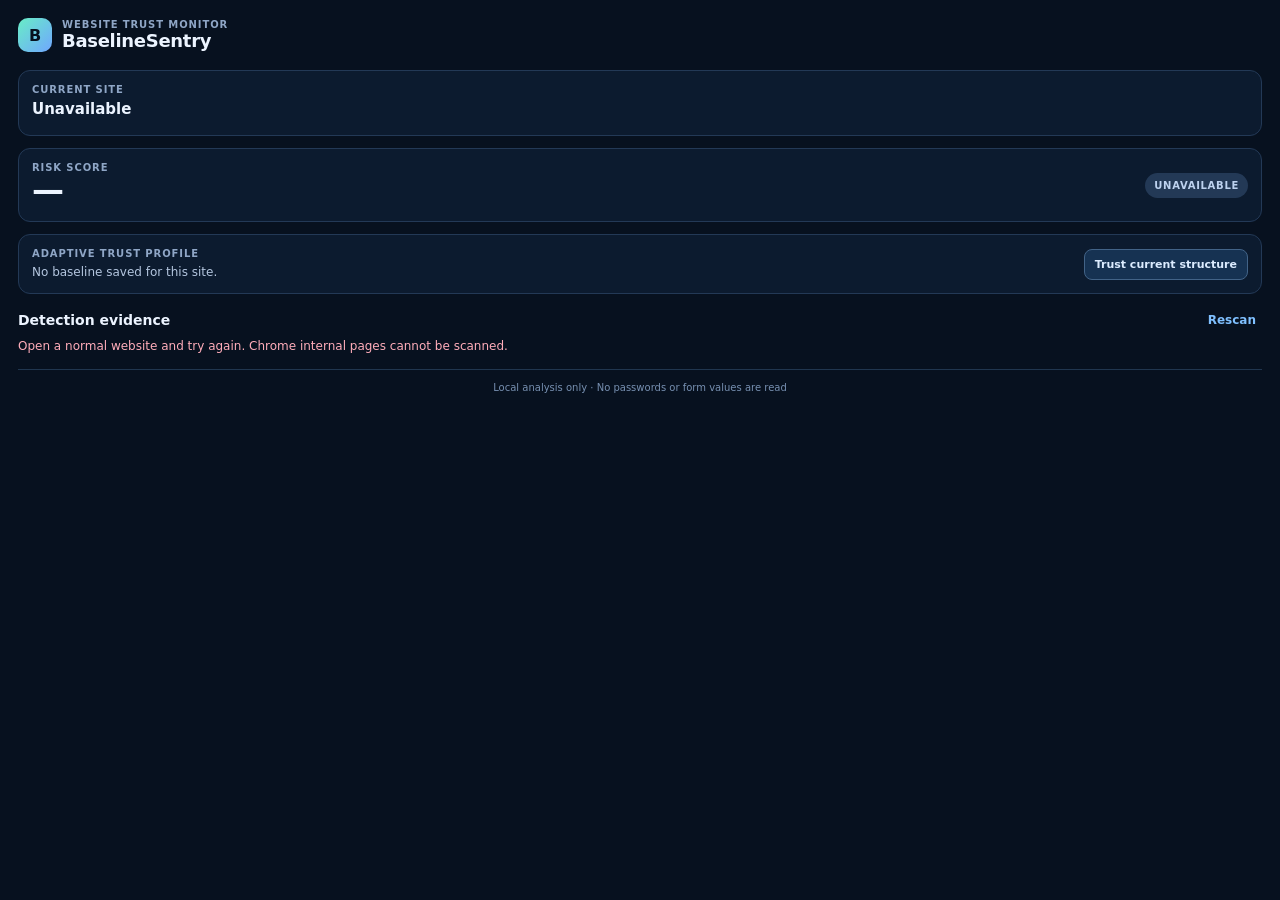
==== extension/popup.html @ b166f2c9 "feat: initialise BaselineSentry website trust monitor" ====
<!doctype html>
<html lang="en">
  <head>
    <meta charset="utf-8" />
    <meta name="viewport" content="width=device-width, initial-scale=1" />
    <title>BaselineSentry</title>
    <link rel="stylesheet" href="popup.css" />
  </head>
  <body>
    <main class="panel">
      <header>
        <div class="brand-mark">B</div>
        <div>
          <p class="eyebrow">WEBSITE TRUST MONITOR</p>
          <h1>BaselineSentry</h1>
        </div>
      </header>

      <section class="target-card">
        <p class="label">CURRENT SITE</p>
        <p id="site-host" class="host">Scanning…</p>
        <p id="site-url" class="url"></p>
      </section>

      <section class="risk-card">
        <div>
          <p class="label">RISK SCORE</p>
          <p id="score" class="score">—</p>
        </div>
        <div id="risk-badge" class="risk-badge">ANALYSING</div>
      </section>

      <section class="baseline-card">
        <div>
          <p class="label">ADAPTIVE TRUST PROFILE</p>
          <p id="baseline-status" class="baseline-status">No baseline saved for this site.</p>
        </div>
        <button id="trust-button" class="secondary" type="button">Trust current structure</button>
      </section>

      <section>
        <div class="section-heading">
          <h2>Detection evidence</h2>
          <button id="refresh-button" class="text-button" type="button">Rescan</button>
        </div>
        <ol id="timeline" class="timeline"></ol>
      </section>

      <p id="error" class="error" role="alert"></p>
      <footer>Local analysis only · No passwords or form values are read</footer>
    </main>
    <script src="popup.js"></script>
  </body>
</html>
---- extension/popup.css ----
:root {
  color-scheme: dark;
  font-family: Inter, ui-sans-serif, system-ui, -apple-system, BlinkMacSystemFont, "Segoe UI", sans-serif;
  background: #07111f;
  color: #ecf4ff;
}

* { box-sizing: border-box; }

body { margin: 0; min-width: 380px; }

.panel { padding: 18px; }

header { display: flex; align-items: center; gap: 10px; margin-bottom: 18px; }

.brand-mark {
  display: grid; place-items: center; width: 34px; height: 34px; border-radius: 10px;
  font-weight: 800; color: #07111f; background: linear-gradient(135deg, #68edc6, #70a7ff);
}

h1, h2, p { margin: 0; }
h1 { font-size: 18px; letter-spacing: -0.3px; }
h2 { font-size: 14px; }
.eyebrow, .label { color: #8fa6c6; font-size: 10px; font-weight: 700; letter-spacing: 0.09em; }
.target-card, .risk-card, .baseline-card {
  border: 1px solid #233956; background: #0c1b2f; border-radius: 12px; padding: 13px; margin-bottom: 12px;
}
.host { overflow: hidden; margin-top: 5px; font-weight: 700; font-size: 15px; text-overflow: ellipsis; white-space: nowrap; }
.url { overflow: hidden; color: #9eb2ce; font-size: 11px; margin-top: 4px; text-overflow: ellipsis; white-space: nowrap; }
.risk-card, .baseline-card { display: flex; justify-content: space-between; align-items: center; gap: 12px; }
.score { font-size: 32px; line-height: 1.1; font-weight: 800; }
.risk-badge { border-radius: 999px; padding: 7px 9px; background: #233956; color: #bdd2ef; font-size: 10px; font-weight: 800; letter-spacing: 0.07em; }
.risk-badge.low { background: #103f39; color: #82f0d2; }
.risk-badge.caution { background: #4b3d14; color: #ffd367; }
.risk-badge.high { background: #542d20; color: #ffad7c; }
.risk-badge.critical { background: #592334; color: #ff9bb1; }
.baseline-status { max-width: 200px; color: #b4c6df; font-size: 12px; line-height: 1.35; margin-top: 5px; }
button { border: 0; cursor: pointer; font: inherit; }
.secondary { border: 1px solid #426387; border-radius: 8px; padding: 8px 10px; background: #163252; color: #dcecff; font-size: 11px; font-weight: 700; }
.secondary:hover { background: #20466f; }
.section-heading { display: flex; justify-content: space-between; align-items: center; margin: 18px 0 9px; }
.text-button { background: transparent; color: #7fc0ff; font-size: 12px; font-weight: 700; }
.timeline { list-style: none; margin: 0; padding: 0; }
.timeline li { position: relative; border-left: 1px solid #27435e; padding: 0 0 13px 15px; color: #bacbe0; font-size: 12px; line-height: 1.35; }
.timeline li::before { content: ""; position: absolute; left: -4px; top: 4px; width: 7px; height: 7px; border-radius: 50%; background: #70a7ff; }
.timeline .finding { color: #ffe0a6; }
.event-title { display: block; color: #e8f2ff; font-weight: 700; margin-bottom: 2px; }
.error { color: #ffadba; font-size: 12px; line-height: 1.35; margin-top: 10px; }
footer { border-top: 1px solid #20364f; color: #7790b1; font-size: 10px; margin-top: 14px; padding-top: 12px; text-align: center; }
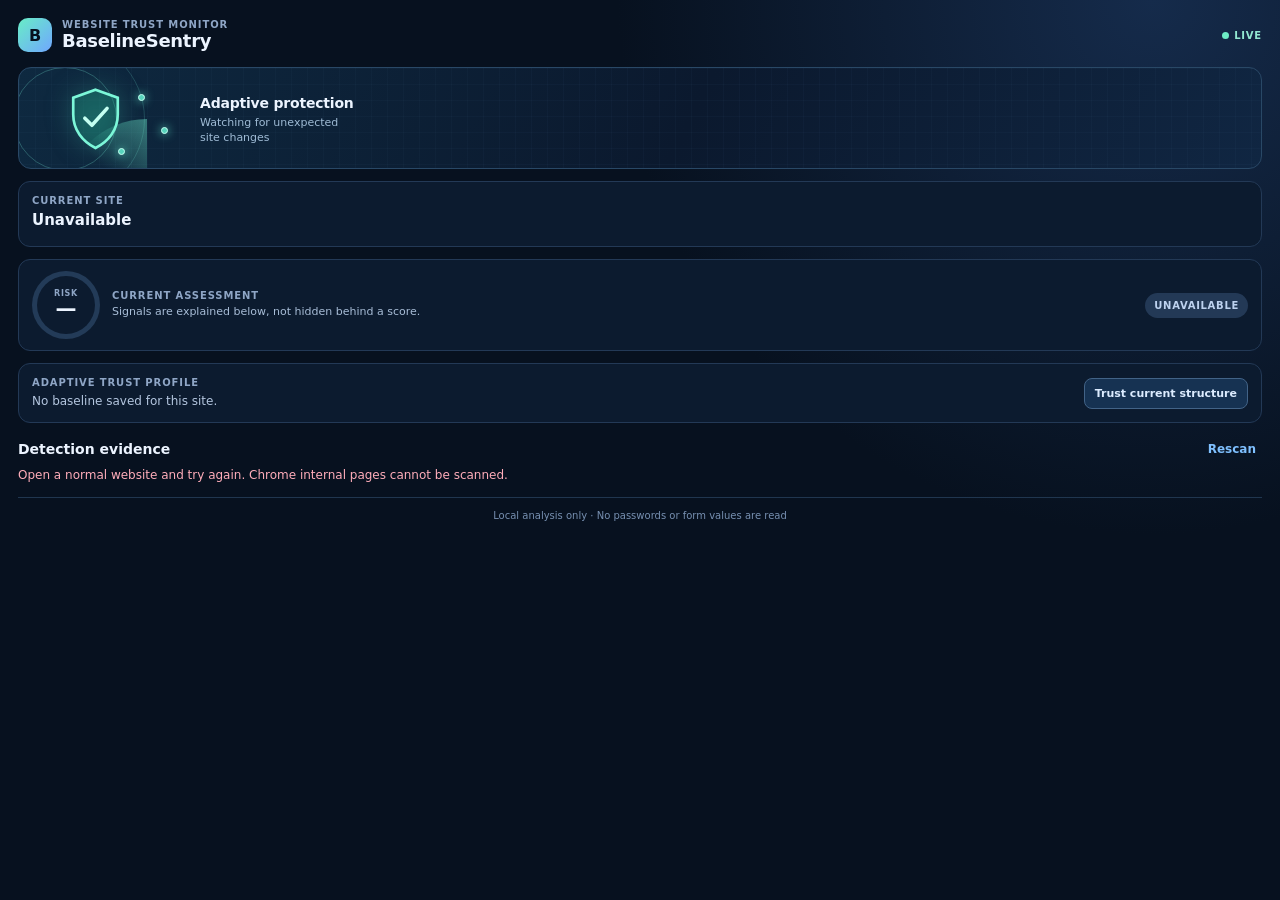
==== commit 4111aa8c: "feat: add trust monitor visuals and adaptive demo" ====
--- a/extension/popup.html
+++ b/extension/popup.html
@@ -14,7 +14,24 @@
           <p class="eyebrow">WEBSITE TRUST MONITOR</p>
           <h1>BaselineSentry</h1>
         </div>
+        <span class="live-indicator"><i></i> LIVE</span>
       </header>
+
+      <section class="sentinel-visual" aria-label="Adaptive trust visualisation">
+        <div class="radar radar-one"></div>
+        <div class="radar radar-two"></div>
+        <div class="radar-sweep"></div>
+        <div class="shield">
+          <svg viewBox="0 0 64 72" aria-hidden="true">
+            <path d="M32 3 57 12v19c0 17-10.2 30.3-25 37.5C17.2 61.3 7 48 7 31V12L32 3Z"></path>
+            <path class="shield-check" d="m20 35 8 8 17-19"></path>
+          </svg>
+        </div>
+        <div class="signal-node node-a"></div>
+        <div class="signal-node node-b"></div>
+        <div class="signal-node node-c"></div>
+        <p><strong>Adaptive protection</strong><span>Watching for unexpected site changes</span></p>
+      </section>
 
       <section class="target-card">
         <p class="label">CURRENT SITE</p>
@@ -23,9 +40,15 @@
       </section>
 
       <section class="risk-card">
-        <div>
-          <p class="label">RISK SCORE</p>
-          <p id="score" class="score">—</p>
+        <div id="score-orbit" class="score-orbit">
+          <div class="score-core">
+            <p class="label">RISK</p>
+            <p id="score" class="score">—</p>
+          </div>
+        </div>
+        <div class="risk-summary">
+          <p class="label">CURRENT ASSESSMENT</p>
+          <p>Signals are explained below, not hidden behind a score.</p>
         </div>
         <div id="risk-badge" class="risk-badge">ANALYSING</div>
       </section>
@@ -52,4 +75,3 @@
     <script src="popup.js"></script>
   </body>
 </html>
-
--- a/extension/popup.css
+++ b/extension/popup.css
@@ -7,9 +7,12 @@
 
 * { box-sizing: border-box; }
 
-body { margin: 0; min-width: 380px; }
+body {
+  min-width: 380px; margin: 0;
+  background: radial-gradient(circle at 90% 0%, #152b4b 0, #07111f 42%);
+}
 
-.panel { padding: 18px; }
+.panel { position: relative; overflow: hidden; padding: 18px; }
 
 header { display: flex; align-items: center; gap: 10px; margin-bottom: 18px; }
 
@@ -22,13 +25,68 @@
 h1 { font-size: 18px; letter-spacing: -0.3px; }
 h2 { font-size: 14px; }
 .eyebrow, .label { color: #8fa6c6; font-size: 10px; font-weight: 700; letter-spacing: 0.09em; }
+.live-indicator {
+  display: inline-flex; align-items: center; gap: 5px; margin-left: auto; color: #92e8d1;
+  font-size: 10px; font-weight: 800; letter-spacing: .08em;
+}
+.live-indicator i {
+  width: 7px; height: 7px; border-radius: 50%; background: #6decc5;
+  box-shadow: 0 0 0 0 rgba(109, 236, 197, .7); animation: pulse 2s infinite;
+}
+.sentinel-visual {
+  position: relative; isolation: isolate; overflow: hidden; height: 102px; margin: -3px 0 12px;
+  border: 1px solid #294866; border-radius: 13px;
+  background: linear-gradient(115deg, #0e2940, #0b192e 54%, #102642);
+}
+.sentinel-visual::before {
+  content: ""; position: absolute; inset: 0; z-index: -2; opacity: .38;
+  background-image: linear-gradient(#6c9bbe1c 1px, transparent 1px), linear-gradient(90deg, #6c9bbe1c 1px, transparent 1px);
+  background-size: 16px 16px;
+}
+.radar { position: absolute; width: 160px; height: 160px; border: 1px solid #70dccb33; border-radius: 50%; left: -34px; top: -29px; }
+.radar-two { width: 104px; height: 104px; left: -6px; top: -1px; border-color: #70dccb4b; }
+.radar-sweep {
+  position: absolute; width: 82px; height: 82px; border-radius: 100% 0 0 0; left: 46px; top: 51px;
+  transform-origin: 0 0; background: linear-gradient(45deg, transparent 44%, #72f4d46b 100%);
+  animation: sweep 5s linear infinite;
+}
+.shield {
+  position: absolute; display: grid; place-items: center; width: 69px; height: 78px; left: 42px; top: 12px;
+  filter: drop-shadow(0 0 12px #4ae4c280);
+}
+.shield svg { width: 57px; overflow: visible; }
+.shield path:first-child { fill: #1a947b; fill-opacity: .32; stroke: #7cf7d8; stroke-width: 3; }
+.shield-check { fill: none; stroke: #c4fff1; stroke-linecap: round; stroke-linejoin: round; stroke-width: 4; }
+.signal-node { position: absolute; width: 7px; height: 7px; border: 1px solid #c4fff1; border-radius: 50%; background: #58d4bc; box-shadow: 0 0 10px #58d4bc; animation: node-pulse 2.7s ease-in-out infinite; }
+.node-a { left: 119px; top: 26px; }
+.node-b { left: 142px; top: 59px; animation-delay: .8s; }
+.node-c { left: 99px; top: 80px; animation-delay: 1.5s; }
+.sentinel-visual p { position: absolute; top: 27px; left: 181px; margin: 0; }
+.sentinel-visual strong { display: block; font-size: 14px; letter-spacing: -.2px; }
+.sentinel-visual span { display: block; max-width: 160px; margin-top: 5px; color: #9fbbd5; font-size: 11px; line-height: 1.35; }
 .target-card, .risk-card, .baseline-card {
   border: 1px solid #233956; background: #0c1b2f; border-radius: 12px; padding: 13px; margin-bottom: 12px;
 }
 .host { overflow: hidden; margin-top: 5px; font-weight: 700; font-size: 15px; text-overflow: ellipsis; white-space: nowrap; }
 .url { overflow: hidden; color: #9eb2ce; font-size: 11px; margin-top: 4px; text-overflow: ellipsis; white-space: nowrap; }
 .risk-card, .baseline-card { display: flex; justify-content: space-between; align-items: center; gap: 12px; }
+.risk-card { align-items: center; padding: 11px 13px; }
+.score-orbit {
+  --risk-angle: 0deg; --gauge-color: #70a7ff; position: relative; flex: 0 0 auto; display: grid; place-items: center;
+  width: 68px; height: 68px; border-radius: 50%; background: conic-gradient(var(--gauge-color) var(--risk-angle), #233b58 0);
+  transition: background .45s ease;
+}
+.score-orbit::after { content: ""; position: absolute; inset: 5px; border-radius: 50%; background: #0c1b2f; }
+.score-orbit.low { --gauge-color: #69e5c4; }
+.score-orbit.caution { --gauge-color: #ffd367; }
+.score-orbit.high { --gauge-color: #ff9b74; }
+.score-orbit.critical { --gauge-color: #ff819f; }
+.score-core { position: relative; z-index: 1; text-align: center; }
+.score-core .label { font-size: 8px; }
 .score { font-size: 32px; line-height: 1.1; font-weight: 800; }
+.score-core .score { font-size: 21px; }
+.risk-summary { flex: 1; }
+.risk-summary p:last-child { margin-top: 4px; color: #a8bdd7; font-size: 11px; line-height: 1.35; }
 .risk-badge { border-radius: 999px; padding: 7px 9px; background: #233956; color: #bdd2ef; font-size: 10px; font-weight: 800; letter-spacing: 0.07em; }
 .risk-badge.low { background: #103f39; color: #82f0d2; }
 .risk-badge.caution { background: #4b3d14; color: #ffd367; }
@@ -47,4 +105,6 @@
 .event-title { display: block; color: #e8f2ff; font-weight: 700; margin-bottom: 2px; }
 .error { color: #ffadba; font-size: 12px; line-height: 1.35; margin-top: 10px; }
 footer { border-top: 1px solid #20364f; color: #7790b1; font-size: 10px; margin-top: 14px; padding-top: 12px; text-align: center; }
-
+@keyframes sweep { to { transform: rotate(360deg); } }
+@keyframes pulse { 70% { box-shadow: 0 0 0 6px rgba(109, 236, 197, 0); } 100% { box-shadow: 0 0 0 0 rgba(109, 236, 197, 0); } }
+@keyframes node-pulse { 50% { transform: scale(1.5); opacity: .4; } }
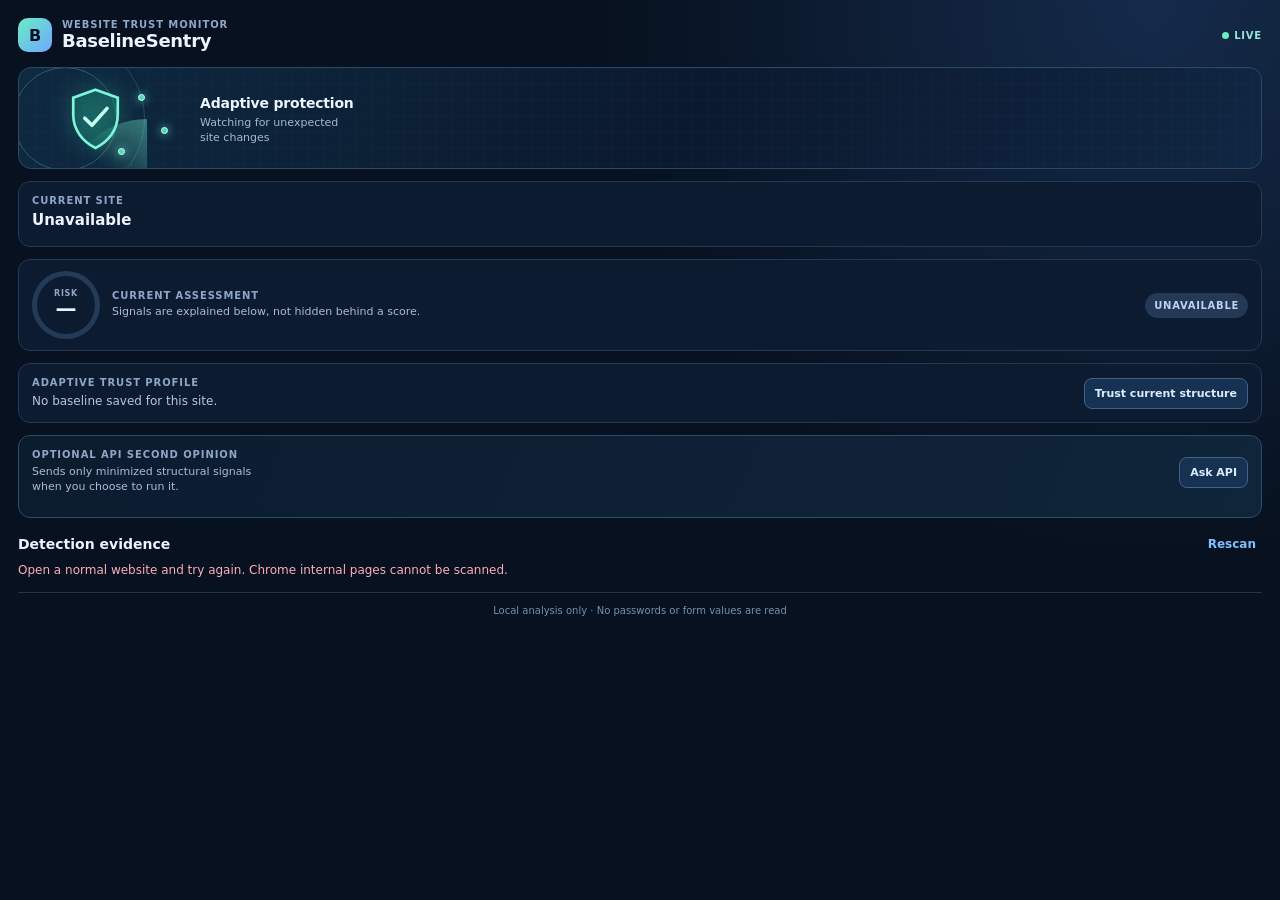
==== commit c8075a5d: "feat: add optional API second opinion" ====
--- a/extension/popup.html
+++ b/extension/popup.html
@@ -61,6 +61,15 @@
         <button id="trust-button" class="secondary" type="button">Trust current structure</button>
       </section>
 
+      <section class="api-card">
+        <div>
+          <p class="label">OPTIONAL API SECOND OPINION</p>
+          <p class="api-status">Sends only minimized structural signals when you choose to run it.</p>
+        </div>
+        <button id="api-button" class="secondary api-button" type="button">Ask API</button>
+        <p id="api-result" class="api-result" aria-live="polite"></p>
+      </section>
+
       <section>
         <div class="section-heading">
           <h2>Detection evidence</h2>
--- a/extension/popup.css
+++ b/extension/popup.css
@@ -93,6 +93,14 @@
 .risk-badge.high { background: #542d20; color: #ffad7c; }
 .risk-badge.critical { background: #592334; color: #ff9bb1; }
 .baseline-status { max-width: 200px; color: #b4c6df; font-size: 12px; line-height: 1.35; margin-top: 5px; }
+.api-card {
+  display: grid; grid-template-columns: 1fr auto; gap: 8px 12px; margin-bottom: 12px; padding: 13px;
+  border: 1px solid #2c4f68; border-radius: 12px; background: linear-gradient(110deg, #0b1c2f, #10243a);
+}
+.api-status { max-width: 240px; margin-top: 5px; color: #a8bed6; font-size: 11px; line-height: 1.35; }
+.api-button { align-self: center; }
+.api-result { grid-column: 1 / -1; margin: 1px 0 0; color: #87dcca; font-size: 11px; line-height: 1.4; }
+.api-result.error { color: #ffb0b9; }
 button { border: 0; cursor: pointer; font: inherit; }
 .secondary { border: 1px solid #426387; border-radius: 8px; padding: 8px 10px; background: #163252; color: #dcecff; font-size: 11px; font-weight: 700; }
 .secondary:hover { background: #20466f; }
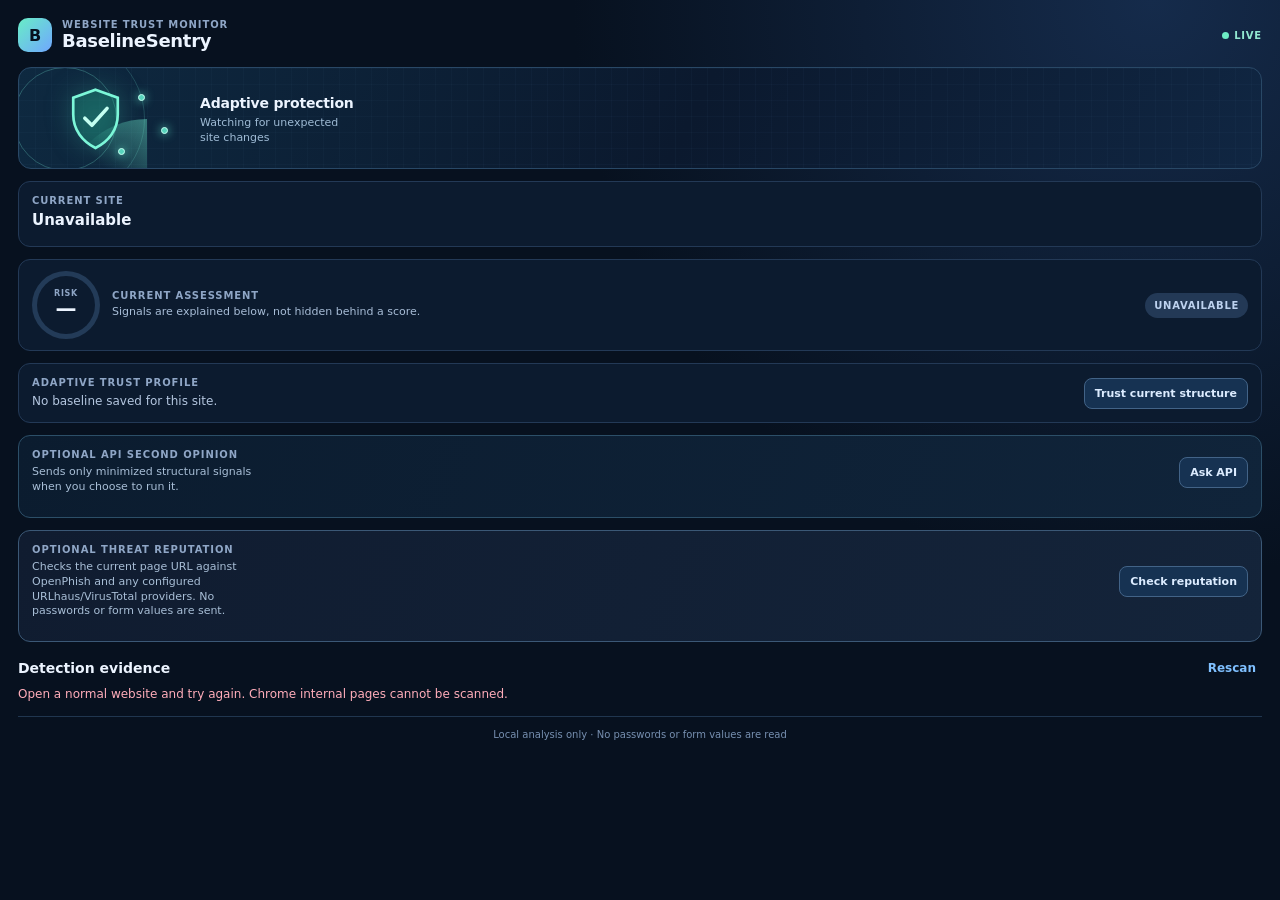
==== commit 2cd10f94: "fix: distinguish reputation caution from confirmed blacklist" ====
--- a/extension/popup.html
+++ b/extension/popup.html
@@ -70,6 +70,15 @@
         <p id="api-result" class="api-result" aria-live="polite"></p>
       </section>
 
+      <section class="api-card reputation-card">
+        <div>
+          <p class="label">OPTIONAL THREAT REPUTATION</p>
+          <p class="api-status">Checks the current page URL against OpenPhish and any configured URLhaus/VirusTotal providers. No passwords or form values are sent.</p>
+        </div>
+        <button id="reputation-button" class="secondary api-button" type="button">Check reputation</button>
+        <p id="reputation-result" class="api-result" aria-live="polite"></p>
+      </section>
+
       <section>
         <div class="section-heading">
           <h2>Detection evidence</h2>
--- a/extension/popup.css
+++ b/extension/popup.css
@@ -101,6 +101,8 @@
 .api-button { align-self: center; }
 .api-result { grid-column: 1 / -1; margin: 1px 0 0; color: #87dcca; font-size: 11px; line-height: 1.4; }
 .api-result.error { color: #ffb0b9; }
+.api-result.caution { color: #ffdc88; }
+.reputation-card { border-color: #3b5876; background: linear-gradient(110deg, #101c30, #14243a); }
 button { border: 0; cursor: pointer; font: inherit; }
 .secondary { border: 1px solid #426387; border-radius: 8px; padding: 8px 10px; background: #163252; color: #dcecff; font-size: 11px; font-weight: 700; }
 .secondary:hover { background: #20466f; }
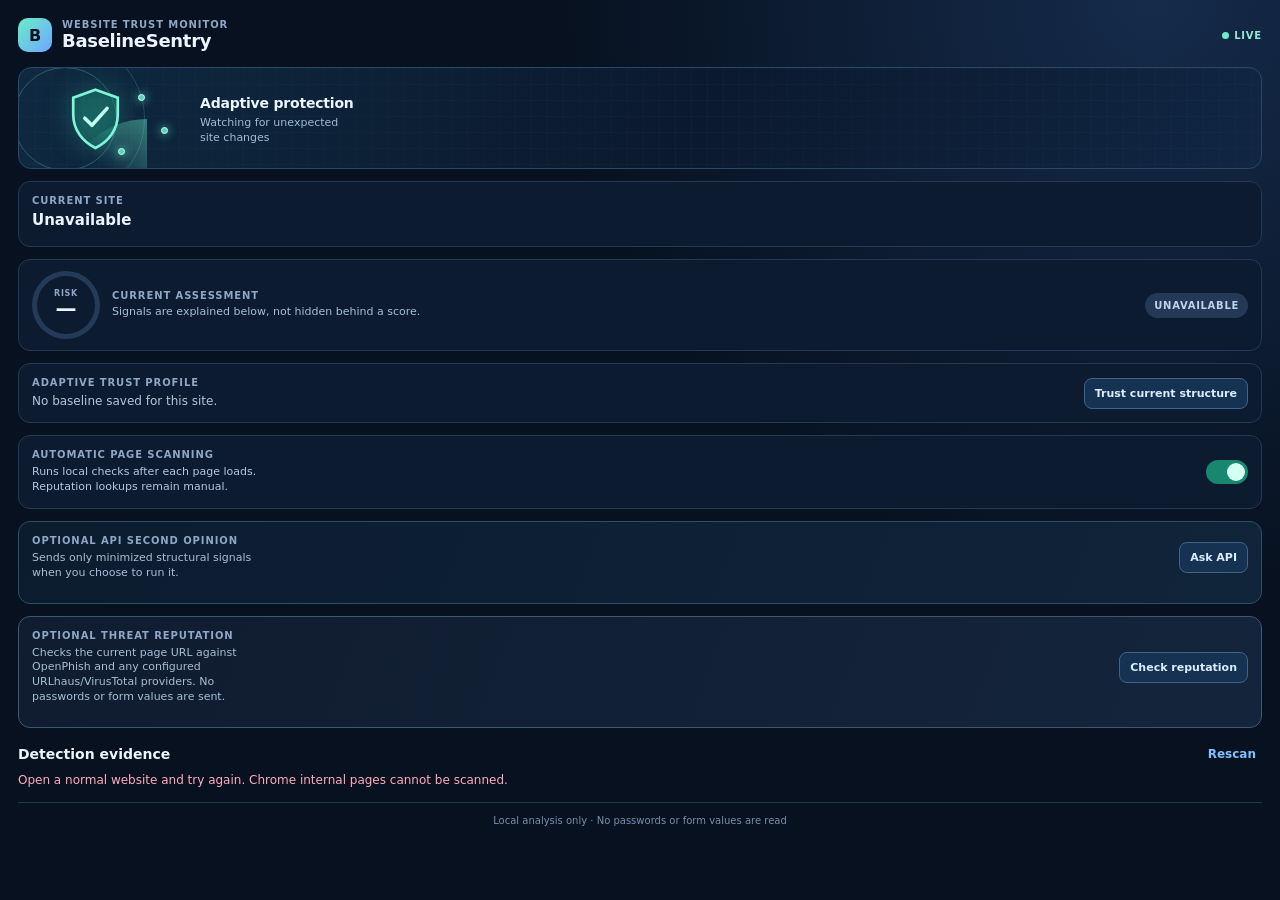
==== commit ae52efa1: "feat: add automatic local page risk warnings" ====
--- a/extension/popup.html
+++ b/extension/popup.html
@@ -61,6 +61,18 @@
         <button id="trust-button" class="secondary" type="button">Trust current structure</button>
       </section>
 
+      <section class="auto-card">
+        <div>
+          <p class="label">AUTOMATIC PAGE SCANNING</p>
+          <p class="auto-status">Runs local checks after each page loads. Reputation lookups remain manual.</p>
+        </div>
+        <label class="switch" title="Enable or disable automatic local scanning">
+          <input id="auto-scan-toggle" type="checkbox" checked />
+          <span class="switch-track" aria-hidden="true"></span>
+          <span class="sr-only">Automatic page scanning</span>
+        </label>
+      </section>
+
       <section class="api-card">
         <div>
           <p class="label">OPTIONAL API SECOND OPINION</p>
--- a/extension/popup.css
+++ b/extension/popup.css
@@ -64,7 +64,7 @@
 .sentinel-visual p { position: absolute; top: 27px; left: 181px; margin: 0; }
 .sentinel-visual strong { display: block; font-size: 14px; letter-spacing: -.2px; }
 .sentinel-visual span { display: block; max-width: 160px; margin-top: 5px; color: #9fbbd5; font-size: 11px; line-height: 1.35; }
-.target-card, .risk-card, .baseline-card {
+.target-card, .risk-card, .baseline-card, .auto-card {
   border: 1px solid #233956; background: #0c1b2f; border-radius: 12px; padding: 13px; margin-bottom: 12px;
 }
 .host { overflow: hidden; margin-top: 5px; font-weight: 700; font-size: 15px; text-overflow: ellipsis; white-space: nowrap; }
@@ -93,6 +93,16 @@
 .risk-badge.high { background: #542d20; color: #ffad7c; }
 .risk-badge.critical { background: #592334; color: #ff9bb1; }
 .baseline-status { max-width: 200px; color: #b4c6df; font-size: 12px; line-height: 1.35; margin-top: 5px; }
+.auto-card { display: flex; justify-content: space-between; align-items: center; gap: 12px; }
+.auto-status { max-width: 245px; margin-top: 5px; color: #b4c6df; font-size: 11px; line-height: 1.35; }
+.switch { position: relative; flex: 0 0 auto; width: 42px; height: 24px; cursor: pointer; }
+.switch input { position: absolute; opacity: 0; pointer-events: none; }
+.switch-track { display: block; width: 42px; height: 24px; border-radius: 99px; background: #344d6b; transition: background .2s ease; }
+.switch-track::after { content: ""; position: absolute; top: 3px; left: 3px; width: 18px; height: 18px; border-radius: 50%; background: #d5e6f7; transition: transform .2s ease; }
+.switch input:checked + .switch-track { background: #19876f; }
+.switch input:checked + .switch-track::after { transform: translateX(18px); background: #d4fff4; }
+.switch input:focus-visible + .switch-track { outline: 2px solid #7fc0ff; outline-offset: 2px; }
+.sr-only { position: absolute; width: 1px; height: 1px; overflow: hidden; clip: rect(0, 0, 0, 0); white-space: nowrap; }
 .api-card {
   display: grid; grid-template-columns: 1fr auto; gap: 8px 12px; margin-bottom: 12px; padding: 13px;
   border: 1px solid #2c4f68; border-radius: 12px; background: linear-gradient(110deg, #0b1c2f, #10243a);
